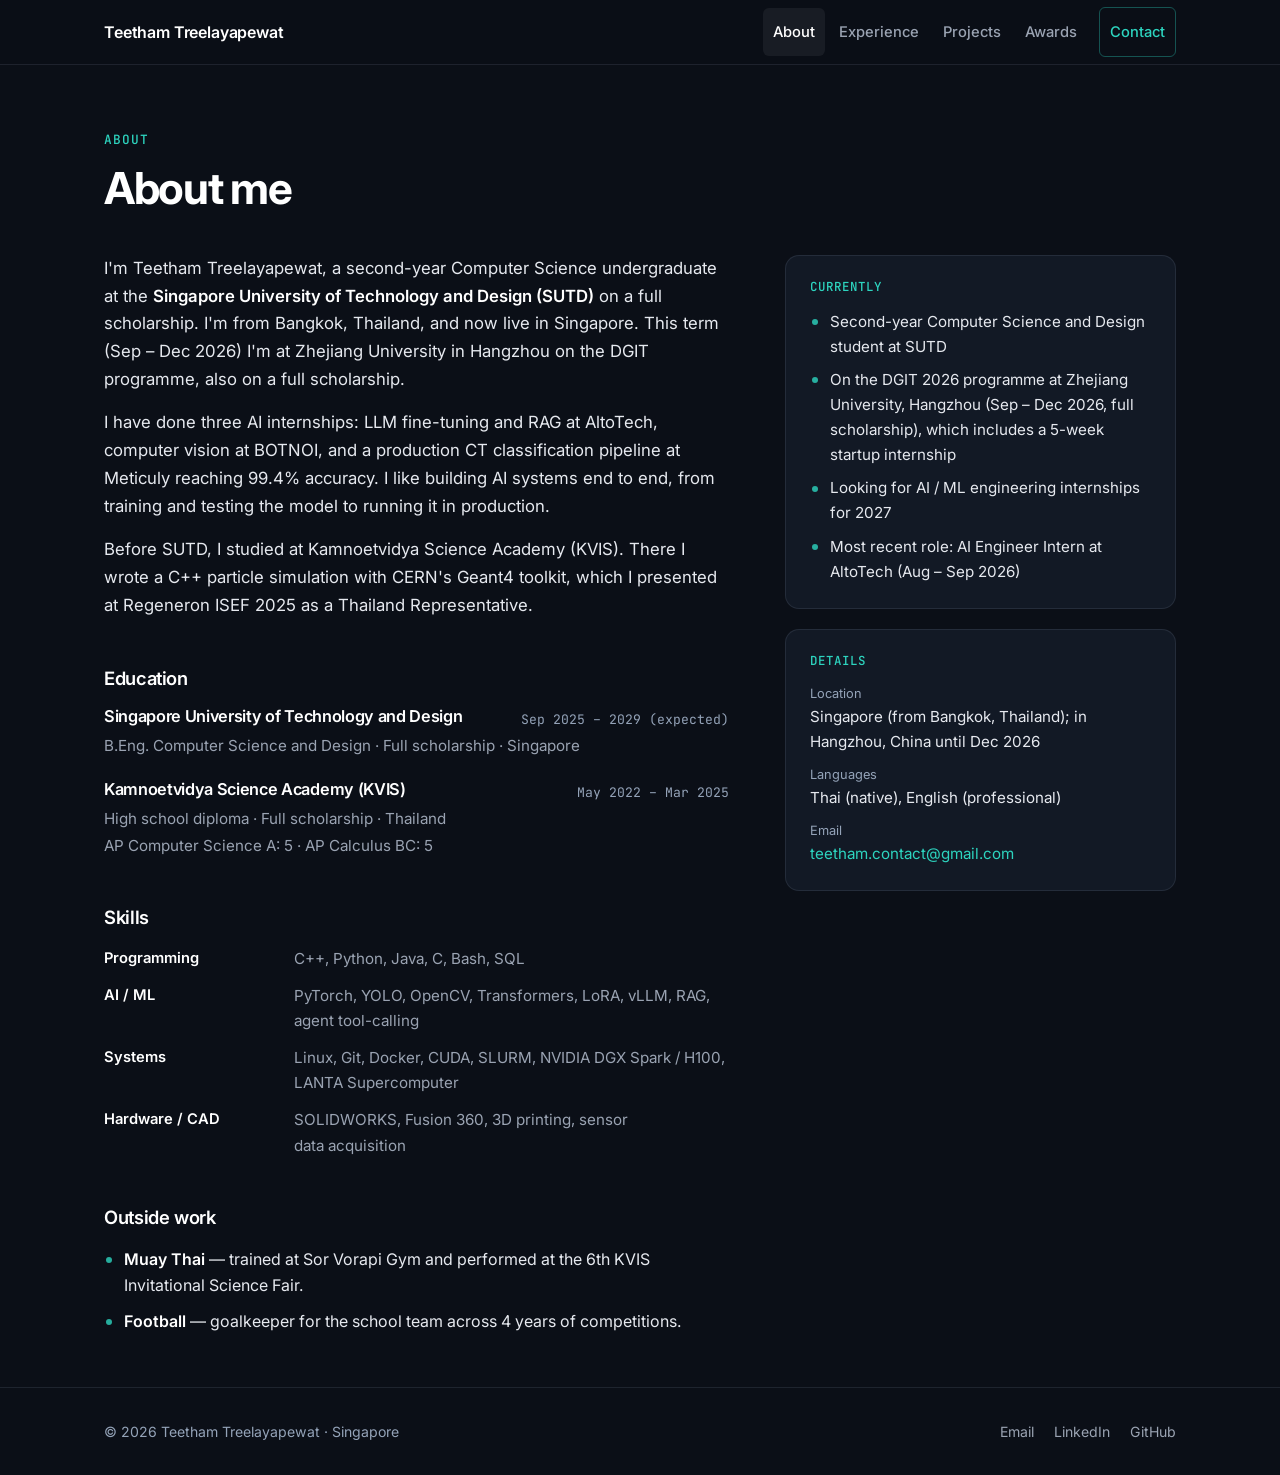
==== about.html @ 7c31bfbb "Portfolio website Static HTML/CSS/JS portfolio for Teetham Treelayapewat: home, about, experience, p" ====
<!DOCTYPE html>
<html lang="en">
<head>
  <meta charset="UTF-8" />
  <meta name="viewport" content="width=device-width, initial-scale=1.0" />
  <title>About — Teetham Treelayapewat</title>
  <meta name="description" content="About Teetham Treelayapewat: second-year Computer Science and Design student at SUTD on full scholarship, from Bangkok, Thailand. Education, skills and current focus." />
  <meta name="author" content="Teetham Treelayapewat" />
  <meta name="theme-color" content="#0b0f17" />

  <link rel="preconnect" href="https://fonts.googleapis.com" />
  <link rel="preconnect" href="https://fonts.gstatic.com" crossorigin />
  <link rel="stylesheet" href="https://fonts.googleapis.com/css2?family=Inter:wght@400;500;600;700&amp;family=JetBrains+Mono:wght@400;500&amp;display=swap" />
  <link rel="stylesheet" href="assets/css/style.css" />
  <script>document.documentElement.classList.add('js');</script>
</head>
<body>

  <a class="skip-link" href="#main">Skip to content</a>

  <header class="navbar">
    <nav class="nav-container" aria-label="Main">
      <a href="index.html" class="nav-logo">Teetham Treelayapewat</a>
      <button class="nav-toggle" id="nav-toggle" type="button"
              aria-label="Menu" aria-expanded="false" aria-controls="nav-links">
        <span></span><span></span><span></span>
      </button>
      <ul class="nav-links" id="nav-links">
        <li><a href="about.html" aria-current="page">About</a></li>
        <li><a href="experience.html">Experience</a></li>
        <li><a href="projects.html">Projects</a></li>
        <li><a href="awards.html">Awards</a></li>
        <li><a href="contact.html" class="nav-cta">Contact</a></li>
      </ul>
    </nav>
  </header>

  <main id="main">

    <div class="container">
      <header class="page-header">
        <p class="eyebrow">About</p>
        <h1 class="page-title">About me</h1>
      </header>

      <div class="about-grid section" style="padding-top:0;">
        <div>
          <div class="prose fade-in">
            <p>
              I'm Teetham Treelayapewat, a second-year Computer Science undergraduate at the
              <strong>Singapore University of Technology and Design (SUTD)</strong> on a full
              scholarship. I'm from Bangkok, Thailand, and now live in Singapore. This term
              (Sep &ndash; Dec 2026) I'm at Zhejiang University in Hangzhou on the DGIT programme,
              also on a full scholarship.
            </p>
            <p>
              I have done three AI internships: LLM fine-tuning and RAG at AltoTech, computer
              vision at BOTNOI, and a production CT classification pipeline at Meticuly reaching
              99.4% accuracy. I like building AI systems end to end, from training and testing
              the model to running it in production.
            </p>
            <p>
              Before SUTD, I studied at Kamnoetvidya Science Academy (KVIS). There I wrote a C++
              particle simulation with CERN's Geant4 toolkit, which I presented at Regeneron
              ISEF 2025 as a Thailand Representative.
            </p>
          </div>

          <h2 class="sub-title fade-in">Education</h2>
          <div class="fade-in">
            <div class="edu-item">
              <div class="edu-head">
                <h3 class="edu-school">Singapore University of Technology and Design</h3>
                <p class="edu-date">Sep 2025 &ndash; 2029 (expected)</p>
              </div>
              <p class="edu-detail">B.Eng. Computer Science and Design &middot; Full scholarship &middot; Singapore</p>
            </div>
            <div class="edu-item">
              <div class="edu-head">
                <h3 class="edu-school">Kamnoetvidya Science Academy (KVIS)</h3>
                <p class="edu-date">May 2022 &ndash; Mar 2025</p>
              </div>
              <p class="edu-detail">High school diploma &middot; Full scholarship &middot; Thailand</p>
              <p class="edu-detail">AP Computer Science A: 5 &middot; AP Calculus BC: 5</p>
            </div>
          </div>

          <h2 class="sub-title fade-in">Skills</h2>
          <dl class="skills fade-in">
            <dt>Programming</dt>
            <dd>C++, Python, Java, C, Bash, SQL</dd>
            <dt>AI / ML</dt>
            <dd>PyTorch, YOLO, OpenCV, Transformers, LoRA, vLLM, RAG, agent tool-calling</dd>
            <dt>Systems</dt>
            <dd>Linux, Git, Docker, CUDA, SLURM, NVIDIA DGX Spark / H100, LANTA Supercomputer</dd>
            <dt>Hardware / CAD</dt>
            <dd>SOLIDWORKS, Fusion 360, 3D printing, sensor data acquisition</dd>
          </dl>

          <h2 class="sub-title fade-in">Outside work</h2>
          <ul class="bullets fade-in">
            <li><strong>Muay Thai</strong> &mdash; trained at Sor Vorapi Gym and performed at the
              6th KVIS Invitational Science Fair.</li>
            <li><strong>Football</strong> &mdash; goalkeeper for the school team across 4 years of
              competitions.</li>
          </ul>
        </div>

        <aside>
          <section class="side-card fade-in" aria-labelledby="now-title">
            <h2 id="now-title">Currently</h2>
            <ul class="bullets">
              <li>Second-year Computer Science and Design student at SUTD</li>
              <li>On the DGIT 2026 programme at Zhejiang University, Hangzhou (Sep &ndash; Dec 2026, full scholarship), which includes a 5-week startup internship</li>
              <li>Looking for AI / ML engineering internships for 2027</li>
              <li>Most recent role: AI Engineer Intern at AltoTech (Aug &ndash; Sep 2026)</li>
            </ul>
          </section>

          <section class="side-card fade-in" aria-labelledby="facts-title">
            <h2 id="facts-title">Details</h2>
            <dl>
              <div><dt>Location</dt><dd>Singapore (from Bangkok, Thailand); in Hangzhou, China until Dec 2026</dd></div>
              <div><dt>Languages</dt><dd>Thai (native), English (professional)</dd></div>
              <div><dt>Email</dt><dd><a href="mailto:teetham.contact@gmail.com">teetham.contact@gmail.com</a></dd></div>
            </dl>
          </section>
        </aside>
      </div>
    </div>

  </main>

  <footer class="footer">
    <div class="container footer-inner">
      <p class="footer-copy">&copy; 2026 Teetham Treelayapewat &middot; Singapore</p>
      <ul class="footer-links">
        <li><a href="mailto:teetham.contact@gmail.com">Email</a></li>
        <li><a href="https://www.linkedin.com/in/teetham" target="_blank" rel="noopener noreferrer">LinkedIn</a></li>
        <li><a href="https://github.com/teetham-t" target="_blank" rel="noopener noreferrer">GitHub</a></li>
      </ul>
    </div>
  </footer>

  <script src="assets/js/main.js"></script>
</body>
</html>
---- assets/css/style.css ----
/* ============================================================
   PORTFOLIO — Teetham Treelayapewat
   style.css — single stylesheet for all pages
   Fonts are loaded with <link> tags in each page's <head>.
   ============================================================ */

/* ── 1. DESIGN TOKENS ───────────────────────────────────────── */
:root {
  --bg:           #0b0f17;
  --surface:      #121925;
  --surface2:     #161d2a;
  --border:       rgba(148, 163, 184, 0.14);
  --border-hover: rgba(148, 163, 184, 0.30);
  --accent:       #2dd4bf;
  --accent-soft:  rgba(45, 212, 191, 0.10);
  --text:         #e6e9ef;
  --text-muted:   #9aa3b2;
  --text-faint:   #6b7586;

  --font-body:    'Inter', system-ui, -apple-system, 'Segoe UI', sans-serif;
  --font-mono:    'JetBrains Mono', ui-monospace, 'SF Mono', Menlo, monospace;

  --nav-height:   64px;
  --max-width:    1080px;
  --read-width:   760px;
  --radius:       14px;
  --radius-sm:    8px;
  --t:            0.2s ease;
}

/* ── 2. RESET & BASE ────────────────────────────────────────── */
*, *::before, *::after {
  box-sizing: border-box;
  margin: 0;
  padding: 0;
}

html {
  font-size: 16px;
  scroll-behavior: smooth;
  -webkit-text-size-adjust: 100%;
}

body {
  background: var(--bg);
  color: var(--text);
  font-family: var(--font-body);
  line-height: 1.65;
  -webkit-font-smoothing: antialiased;
  overflow-x: hidden;
  /* Keep the footer at the bottom on short pages */
  min-height: 100vh;
  display: flex;
  flex-direction: column;
}

main { flex: 1; }

a {
  color: var(--accent);
  text-decoration: none;
  transition: color var(--t);
}

a:hover { color: #fff; }

a:focus-visible,
button:focus-visible {
  outline: 2px solid var(--accent);
  outline-offset: 3px;
  border-radius: 4px;
}

img { max-width: 100%; display: block; }

ul { list-style: none; }

h1, h2, h3, h4 {
  color: #fff;
  line-height: 1.2;
  letter-spacing: -0.02em;
  font-weight: 600;
}

strong { color: #fff; font-weight: 600; }

/* Avoid a lone word on the last line of headings and paragraphs */
h1, h2, h3, h4 { text-wrap: balance; }
p, li, dd { text-wrap: pretty; }

.sr-only {
  position: absolute;
  width: 1px;
  height: 1px;
  overflow: hidden;
  clip: rect(0 0 0 0);
  white-space: nowrap;
}

.skip-link {
  position: absolute;
  left: 16px;
  top: -48px;
  z-index: 1100;
  background: var(--accent);
  color: var(--bg);
  padding: 8px 14px;
  border-radius: var(--radius-sm);
  font-weight: 600;
}

.skip-link:focus { top: 12px; color: var(--bg); }

/* ── 3. LAYOUT HELPERS ──────────────────────────────────────── */
.container {
  max-width: var(--max-width);
  margin: 0 auto;
  padding: 0 24px;
}

.section { padding: 72px 0; }

.section + .section { border-top: 1px solid var(--border); }

/* Small mono label above headings */
.eyebrow {
  font-family: var(--font-mono);
  font-size: 0.78rem;
  font-weight: 500;
  color: var(--accent);
  letter-spacing: 0.08em;
  text-transform: uppercase;
  margin-bottom: 12px;
}

.section-head {
  display: flex;
  align-items: baseline;
  justify-content: space-between;
  gap: 16px;
  margin-bottom: 32px;
  flex-wrap: wrap;
}

.section-title {
  font-size: clamp(1.4rem, 2.6vw, 1.75rem);
}

.section-link {
  font-size: 0.92rem;
  font-weight: 500;
  white-space: nowrap;
}

/* Page header (inner pages) */
.page-header {
  padding: 64px 0 40px;
}

.page-title {
  font-size: clamp(2rem, 4.5vw, 2.75rem);
  font-weight: 700;
  letter-spacing: -0.03em;
}

.page-intro {
  margin-top: 14px;
  max-width: 720px;
  text-wrap: balance;
  font-size: 1.05rem;
  color: var(--text-muted);
}

/* Tag pill */
.tags {
  display: flex;
  flex-wrap: wrap;
  gap: 8px;
}

.tag {
  display: inline-block;
  padding: 3px 10px;
  background: var(--accent-soft);
  color: var(--accent);
  font-family: var(--font-mono);
  font-size: 0.74rem;
  border-radius: 999px;
  white-space: nowrap;
}

/* Buttons */
.btn {
  display: inline-flex;
  align-items: center;
  gap: 8px;
  padding: 11px 20px;
  border-radius: var(--radius-sm);
  font-weight: 600;
  font-size: 0.95rem;
  line-height: 1.2;
  border: 1px solid transparent;
  transition: background var(--t), color var(--t), border-color var(--t);
}

.btn svg { width: 16px; height: 16px; flex-shrink: 0; }

.btn-primary {
  background: var(--accent);
  color: #06201c;
}

.btn-primary:hover { background: #5eead4; color: #06201c; }

.btn-ghost {
  color: var(--text);
  border-color: var(--border-hover);
}

.btn-ghost:hover {
  color: #fff;
  border-color: var(--text-muted);
  background: rgba(255, 255, 255, 0.03);
}

/* Fade-in on scroll — only hides content once JS has run */
.js .fade-in {
  opacity: 0;
  transform: translateY(16px);
  transition: opacity 0.5s ease, transform 0.5s ease;
}

.js .fade-in.visible {
  opacity: 1;
  transform: none;
}

/* Bulleted list used by experience and projects */
.bullets {
  display: flex;
  flex-direction: column;
  gap: 10px;
}

.bullets li {
  position: relative;
  padding-left: 20px;
  color: var(--text);
}

.bullets li::before {
  content: '';
  position: absolute;
  left: 2px;
  top: 0.68em;
  width: 6px;
  height: 6px;
  border-radius: 50%;
  background: var(--accent);
  opacity: 0.8;
}

/* ── 4. NAVBAR ───────────────────────────────────────────────── */
.navbar {
  position: sticky;
  top: 0;
  z-index: 1000;
  background: rgba(11, 15, 23, 0.85);
  backdrop-filter: blur(12px);
  -webkit-backdrop-filter: blur(12px);
  border-bottom: 1px solid var(--border);
}

.nav-container {
  max-width: var(--max-width);
  margin: 0 auto;
  padding: 0 24px;
  min-height: var(--nav-height);
  display: flex;
  align-items: center;
  justify-content: space-between;
  gap: 16px;
}

.nav-logo {
  font-weight: 600;
  font-size: 1rem;
  color: #fff;
  letter-spacing: -0.01em;
  white-space: nowrap;
}

.nav-logo:hover { color: var(--accent); }

.nav-links {
  display: flex;
  align-items: center;
  gap: 4px;
}

.nav-links a {
  display: block;
  font-size: 0.92rem;
  font-weight: 500;
  color: var(--text-muted);
  padding: 6px 12px;
  border-radius: 6px;
  transition: color var(--t), background var(--t);
}

.nav-links a:hover { color: #fff; }

.nav-links a[aria-current="page"] {
  color: #fff;
  background: rgba(255, 255, 255, 0.06);
}

.nav-links .nav-cta {
  margin-left: 8px;
  color: var(--accent);
  border: 1px solid rgba(45, 212, 191, 0.35);
}

.nav-links .nav-cta:hover,
.nav-links .nav-cta[aria-current="page"] {
  background: var(--accent-soft);
  color: var(--accent);
}

/* Hamburger (shown on small screens when JS runs) */
.nav-toggle {
  display: none;
  flex-direction: column;
  justify-content: center;
  gap: 5px;
  width: 40px;
  height: 40px;
  background: none;
  border: none;
  cursor: pointer;
  padding: 8px;
}

.nav-toggle span {
  display: block;
  height: 2px;
  background: var(--text);
  border-radius: 2px;
  transition: transform var(--t), opacity var(--t);
}

.nav-toggle.open span:nth-child(1) { transform: translateY(7px) rotate(45deg); }
.nav-toggle.open span:nth-child(2) { opacity: 0; }
.nav-toggle.open span:nth-child(3) { transform: translateY(-7px) rotate(-45deg); }

/* ── 5. HOME — HERO ──────────────────────────────────────────── */
.hero {
  position: relative;
  overflow: hidden;
  border-bottom: 1px solid var(--border);
}

#particles-canvas {
  position: absolute;
  inset: 0;
  width: 100%;
  height: 100%;
  pointer-events: none;
  opacity: 0.35;
}

.hero-inner {
  position: relative;
  z-index: 1;
  display: grid;
  grid-template-columns: minmax(0, 1.35fr) minmax(0, 1fr);
  align-items: center;
  gap: 56px;
  padding-top: 88px;
  padding-bottom: 88px;
}

.hero-name {
  font-size: clamp(2.4rem, 5.2vw, 3.6rem);
  font-weight: 700;
  letter-spacing: -0.035em;
  line-height: 1.05;
}

.hero-title {
  margin-top: 14px;
  font-size: clamp(1.1rem, 2vw, 1.3rem);
  font-weight: 500;
  color: var(--text);
}

.hero-bio {
  margin-top: 20px;
  max-width: 560px;
  font-size: 1.05rem;
  color: var(--text-muted);
}

.hero-actions {
  display: flex;
  flex-wrap: wrap;
  gap: 12px;
  margin-top: 32px;
}

.hero-meta {
  display: flex;
  flex-wrap: wrap;
  gap: 8px 22px;
  margin-top: 28px;
  font-size: 0.9rem;
  color: var(--text-muted);
}

.hero-meta li {
  display: flex;
  align-items: center;
  gap: 8px;
}

.hero-meta svg {
  width: 16px;
  height: 16px;
  flex-shrink: 0;
  fill: currentColor;
}

/* Location on its own row; email, LinkedIn and GitHub together below it */
.hero-meta li:first-child { flex-basis: 100%; }
.hero-meta a { color: var(--text-muted); }
.hero-meta a:hover { color: #fff; }

.hero-photo {
  justify-self: end;
  width: 100%;
  max-width: 380px;
  aspect-ratio: 1 / 1;
  border-radius: 24px;
  overflow: hidden;
  border: 1px solid var(--border);
  background:
    radial-gradient(120% 80% at 50% 100%, rgba(45, 212, 191, 0.16), transparent 60%),
    var(--surface2);
}

.hero-photo img {
  width: 100%;
  height: 100%;
  object-fit: cover;
}

/* ── 6. HOME — STATS, SUMMARY LISTS ─────────────────────────── */
.stats {
  display: grid;
  grid-template-columns: repeat(4, 1fr);
  border: 1px solid var(--border);
  border-radius: var(--radius);
  background: var(--surface);
  overflow: hidden;
}

.stat {
  padding: 26px 24px;
  border-left: 1px solid var(--border);
}

.stat:first-child { border-left: none; }

.stat-value {
  display: block;
  font-size: clamp(1.8rem, 3.2vw, 2.3rem);
  font-weight: 700;
  letter-spacing: -0.03em;
  color: #fff;
  line-height: 1.1;
}

.stat-value small {
  font-size: 0.55em;
  font-weight: 600;
  margin-left: 2px;
  color: var(--text-muted);
}

.stat-label {
  display: block;
  margin-top: 8px;
  font-size: 0.9rem;
  color: var(--text);
  line-height: 1.4;
}

.stat-sub {
  display: block;
  margin-top: 4px;
  font-size: 0.8rem;
  color: var(--text-faint);
}

/* Compact rows: experience summary, honors */
.row-list { border-top: 1px solid var(--border); }

.row {
  display: grid;
  grid-template-columns: 180px minmax(0, 1fr);
  align-items: baseline;
  gap: 24px;
  padding: 22px 0;
  border-bottom: 1px solid var(--border);
}

.row-date {
  font-family: var(--font-mono);
  font-size: 0.82rem;
  color: var(--text-faint);
}

.row-title {
  font-size: 1.05rem;
  font-weight: 600;
  color: #fff;
}

.row-title span {
  font-weight: 400;
  color: var(--text-muted);
}

.row-body {
  margin-top: 4px;
  font-size: 0.95rem;
  color: var(--text-muted);
}

/* ── 7. EXPERIENCE PAGE ─────────────────────────────────────── */
.role {
  display: grid;
  grid-template-columns: 180px minmax(0, 1fr);
  align-items: baseline;
  gap: 24px;
  padding: 40px 0;
  border-top: 1px solid var(--border);
}

.role-when {
  font-family: var(--font-mono);
  font-size: 0.82rem;
  color: var(--text-faint);
  line-height: 1.6;
}

.role-when span { display: block; }

.role-company {
  font-size: 1.35rem;
  font-weight: 700;
}

.role-title {
  margin-top: 2px;
  font-size: 1rem;
  font-weight: 500;
  color: var(--accent);
}

.role-about {
  margin-top: 6px;
  font-size: 0.92rem;
  color: var(--text-muted);
}

.role .bullets {
  margin-top: 20px;
  margin-bottom: 22px;
  max-width: var(--read-width);
}

/* ── 8. PROJECTS PAGE ───────────────────────────────────────── */
.projects-grid {
  display: grid;
  grid-template-columns: repeat(2, minmax(0, 1fr));
  gap: 20px;
}

.project-card {
  display: flex;
  flex-direction: column;
  gap: 12px;
  padding: 28px;
  background: var(--surface);
  border: 1px solid var(--border);
  border-radius: var(--radius);
  transition: border-color var(--t), transform var(--t);
}

.project-card:hover {
  border-color: var(--border-hover);
  transform: translateY(-2px);
}

.project-meta {
  font-family: var(--font-mono);
  font-size: 0.78rem;
  color: var(--text-faint);
}

.project-title {
  font-size: 1.15rem;
  font-weight: 600;
  line-height: 1.3;
}

.project-note {
  align-self: flex-start;
  font-size: 0.82rem;
  font-weight: 500;
  color: var(--accent);
  background: var(--accent-soft);
  padding: 4px 10px;
  border-radius: 6px;
}

.project-desc {
  font-size: 0.95rem;
  color: var(--text-muted);
  flex: 1;
}

/* Optional image banner at top of a project card */
.card-img {
  margin: -28px -28px 4px;
  border-radius: var(--radius) var(--radius) 0 0;
  overflow: hidden;
}

.card-img img {
  width: 100%;
  height: 200px;
  object-fit: cover;
}

/* ── 9. ABOUT PAGE ──────────────────────────────────────────── */
.about-grid {
  display: grid;
  grid-template-columns: minmax(0, 1.6fr) minmax(0, 1fr);
  gap: 56px;
  align-items: start;
}

.prose p {
  font-size: 1.05rem;
  color: var(--text);
  max-width: 680px;
}

.prose p + p { margin-top: 16px; }

.sub-title {
  font-size: 1.15rem;
  margin: 48px 0 18px;
}

.edu-item + .edu-item { margin-top: 22px; }

.edu-head {
  display: flex;
  justify-content: space-between;
  gap: 16px;
  flex-wrap: wrap;
}

.edu-school {
  font-size: 1.02rem;
  font-weight: 600;
  color: #fff;
}

.edu-date {
  font-family: var(--font-mono);
  font-size: 0.82rem;
  color: var(--text-faint);
  padding-top: 2px;
}

.edu-detail {
  margin-top: 2px;
  font-size: 0.95rem;
  color: var(--text-muted);
}

.skills {
  display: grid;
  grid-template-columns: 170px minmax(0, 1fr);
  gap: 12px 20px;
}

.skills dt {
  font-size: 0.92rem;
  font-weight: 600;
  color: #fff;
}

.skills dd {
  font-size: 0.95rem;
  color: var(--text-muted);
}

/* Side cards */
.side-card {
  padding: 24px;
  background: var(--surface);
  border: 1px solid var(--border);
  border-radius: var(--radius);
}

.side-card + .side-card { margin-top: 20px; }

.side-card h2 {
  font-family: var(--font-mono);
  font-size: 0.78rem;
  font-weight: 500;
  color: var(--accent);
  letter-spacing: 0.08em;
  text-transform: uppercase;
  margin-bottom: 14px;
}

.side-card .bullets { gap: 8px; }
.side-card .bullets li { font-size: 0.95rem; }

.side-card dl { display: grid; gap: 10px; }

.side-card dt {
  font-size: 0.8rem;
  color: var(--text-faint);
}

.side-card dd {
  font-size: 0.95rem;
  color: var(--text);
}

/* ── 10. CONTACT PAGE ───────────────────────────────────────── */
.contact-grid {
  display: grid;
  grid-template-columns: repeat(3, minmax(0, 1fr));
  gap: 16px;
}

.contact-link {
  display: flex;
  align-items: center;
  gap: 16px;
  padding: 20px 22px;
  background: var(--surface);
  border: 1px solid var(--border);
  border-radius: var(--radius);
  color: var(--text);
  transition: border-color var(--t), background var(--t);
}

.contact-link:hover {
  border-color: var(--border-hover);
  background: var(--surface2);
  color: var(--text);
}

.contact-link svg {
  width: 22px;
  height: 22px;
  flex-shrink: 0;
  fill: var(--accent);
}

.contact-link-name {
  display: block;
  font-weight: 600;
  color: #fff;
}

.contact-link-label {
  display: block;
  font-size: 0.88rem;
  color: var(--text-muted);
  overflow-wrap: anywhere;
}

/* ── 11. FOOTER ──────────────────────────────────────────────── */
.footer {
  border-top: 1px solid var(--border);
  padding: 32px 0;
}

.footer-inner {
  display: flex;
  align-items: center;
  justify-content: space-between;
  gap: 16px;
  flex-wrap: wrap;
}

.footer-copy {
  font-size: 0.88rem;
  color: var(--text-faint);
}

.footer-links {
  display: flex;
  gap: 20px;
  font-size: 0.88rem;
}

.footer-links a { color: var(--text-muted); }
.footer-links a:hover { color: #fff; }

/* ── 12. RESPONSIVE ──────────────────────────────────────────── */
@media (max-width: 900px) {
  .hero-inner {
    grid-template-columns: 1fr;
    gap: 40px;
    padding-top: 56px;
    padding-bottom: 64px;
  }

  .hero-photo {
    order: -1;
    justify-self: start;
    max-width: 200px;
    border-radius: 20px;
  }

  .stats { grid-template-columns: repeat(2, 1fr); }
  .stat:nth-child(3) { border-left: none; }
  .stat:nth-child(n + 3) { border-top: 1px solid var(--border); }

  .about-grid { grid-template-columns: 1fr; gap: 40px; }
}

@media (max-width: 760px) {
  /* Without JS the links simply wrap under the name */
  .nav-container { flex-wrap: wrap; padding-top: 8px; padding-bottom: 8px; }
  .nav-links { flex-wrap: wrap; }

  /* With JS: hamburger menu */
  .js .nav-container { flex-wrap: nowrap; padding-top: 0; padding-bottom: 0; }
  .js .nav-toggle { display: flex; }

  .js .nav-links {
    position: absolute;
    top: 100%;
    left: 0;
    right: 0;
    flex-direction: column;
    align-items: stretch;
    gap: 2px;
    padding: 12px 16px 16px;
    background: var(--bg);
    border-bottom: 1px solid var(--border);
    display: none;
  }

  .js .nav-links.open { display: flex; }
  .js .nav-links a { padding: 12px; font-size: 1rem; }
  .js .nav-links .nav-cta { margin: 8px 0 0; text-align: center; }

  .section { padding: 56px 0; }
  .page-header { padding: 48px 0 24px; }

  .row,
  .role {
    grid-template-columns: 1fr;
    gap: 6px;
  }

  .role { padding: 32px 0; }
  .role-when span { display: inline; }
  .role-when span + span::before { content: ' · '; }

  .projects-grid,
  .contact-grid { grid-template-columns: 1fr; }

  .project-card { padding: 22px; }
  .card-img { margin: -22px -22px 4px; }

  .skills { grid-template-columns: 1fr; gap: 2px; }
  .skills dd + dt { margin-top: 12px; }
}

@media (max-width: 420px) {
  .stats { grid-template-columns: 1fr; }
  .stat { border-left: none; }
  .stat + .stat { border-top: 1px solid var(--border); }
}

/* ── 13. REDUCED MOTION ──────────────────────────────────────── */
@media (prefers-reduced-motion: reduce) {
  html { scroll-behavior: auto; }

  *, *::before, *::after {
    transition-duration: 0.01ms !important;
    animation-duration: 0.01ms !important;
  }

  .js .fade-in { opacity: 1; transform: none; }
  .project-card:hover { transform: none; }
  #particles-canvas { display: none; }
}

/* Version 2: a calmer portfolio with visible engineering evidence. */
:root { --text-faint: #94a3b8; --max-width: 1120px; }
html { scroll-padding-top: 90px; }
.js .fade-in { opacity: 1; transform: none; transition: none; }
.nav-links a { padding: 12px 10px; }
.nav-toggle { width: 44px; height: 44px; }
.btn { min-height: 44px; }
.hero-inner { grid-template-columns: minmax(0, 1.7fr) minmax(0, 1fr); gap: 48px; padding-top: 64px; padding-bottom: 64px; }
.hero-name { font-size: clamp(2.15rem, 4.5vw, 3.25rem); }
.hero-photo { max-width: 290px; border-radius: 18px; }
.hero-title { color: var(--accent); }
.hero-focus { margin-top: 18px; font-size: .85rem; color: var(--text-muted); }
.hero-bio { font-size: 1rem; }
.hero-actions { margin-top: 24px; }
.hero-meta { margin-top: 24px; }
.section { padding: 52px 0; }
.featured-grid { display: grid; grid-template-columns: repeat(2, minmax(0, 1fr)); gap: 24px; }
.feature-card { overflow: hidden; border: 1px solid var(--border); border-radius: var(--radius); background: var(--surface); }
.pipeline { padding: 24px; display: flex; flex-direction: column; gap: 6px; align-items: center; background: linear-gradient(125deg, #102c2c, #121925); }
.pipeline span { padding: 7px 20px; border: 1px solid #40615f; border-radius: 6px; background: #142a2c; font-size: .85rem; color: #e6e9ef; }
.pipeline b { color: var(--accent); line-height: 1; }
/* Same diagram height in both cards so the text below lines up */
.featured-grid .pipeline { min-height: 288px; justify-content: center; }
.feature-content { padding: 28px; }
.feature-content h3 { font-size: 1.35rem; margin-bottom: 12px; }
.feature-content > p:not(.eyebrow) { color: var(--text-muted); font-size: .95rem; }
.feature-content .feature-result { color: var(--text); margin: 18px 0; font-weight: 600; }
.feature-result span { color: var(--text-muted); font-weight: 400; }
.case-label { font-size: .92rem; margin-top: 6px; }
.project-card:hover { transform: none; }
.project-meta, .tag, .eyebrow { font-size: .8rem; }
@media (max-width: 1000px) and (min-width: 761px) { .nav-logo { font-size: .85rem; } .nav-links a { font-size: .82rem; padding: 12px 7px; } }
@media (max-width: 900px) { .hero-inner { grid-template-columns: minmax(0,1fr) 200px; gap: 28px; } .hero-photo { order: 0; } }
@media (max-width: 760px) {
  .hero-inner { grid-template-columns: 1fr; padding-top: 32px; padding-bottom: 36px; gap: 24px; }
  .hero-photo { order: 0; max-width: 120px; justify-self: start; border-radius: 12px; }
  .hero-bio { margin-top: 14px; line-height: 1.6; }
  .hero-name { overflow-wrap: anywhere; }
  .hero-focus { font-size: .78rem; }
  .hero-meta { gap: 8px 16px; }
  .hero-meta li:nth-child(2) { flex-basis: 100%; }
  .featured-grid { grid-template-columns: 1fr; }
  .featured-grid .pipeline { min-height: 0; }
  .section { padding: 36px 0; }
  .feature-content { padding: 22px; }
  .row-date, .role-when { font-size: .86rem; }
}
@media print {
  :root { --text: #18212f; --text-muted: #384657; --text-faint: #485569; --accent: #086c60; --border: #cbd5e1; }
  body { background: white; color: #18212f; font-size: 10pt; }
  .navbar, .footer, .skip-link { display: none; }
  h1,h2,h3,h4,strong,.edu-school,.row-title { color: #18212f; }
  .container { max-width: none; padding: 0; }
  .page-header { padding: 0 0 24px; }
  .page-title { font-size: 26pt; }
  .role { padding: 18px 0; }
  .role .bullets { margin: 10px 0; }
  .role, .row, .edu-item { break-inside: avoid; }
  .tags { display: none; }
  .sub-title { margin-top: 24px; }
  a { color: #086c60; }
  @page { margin: 16mm; }
}
.project-card .project-desc { flex: none; }
.project-card > .section-link { margin-top: auto; }
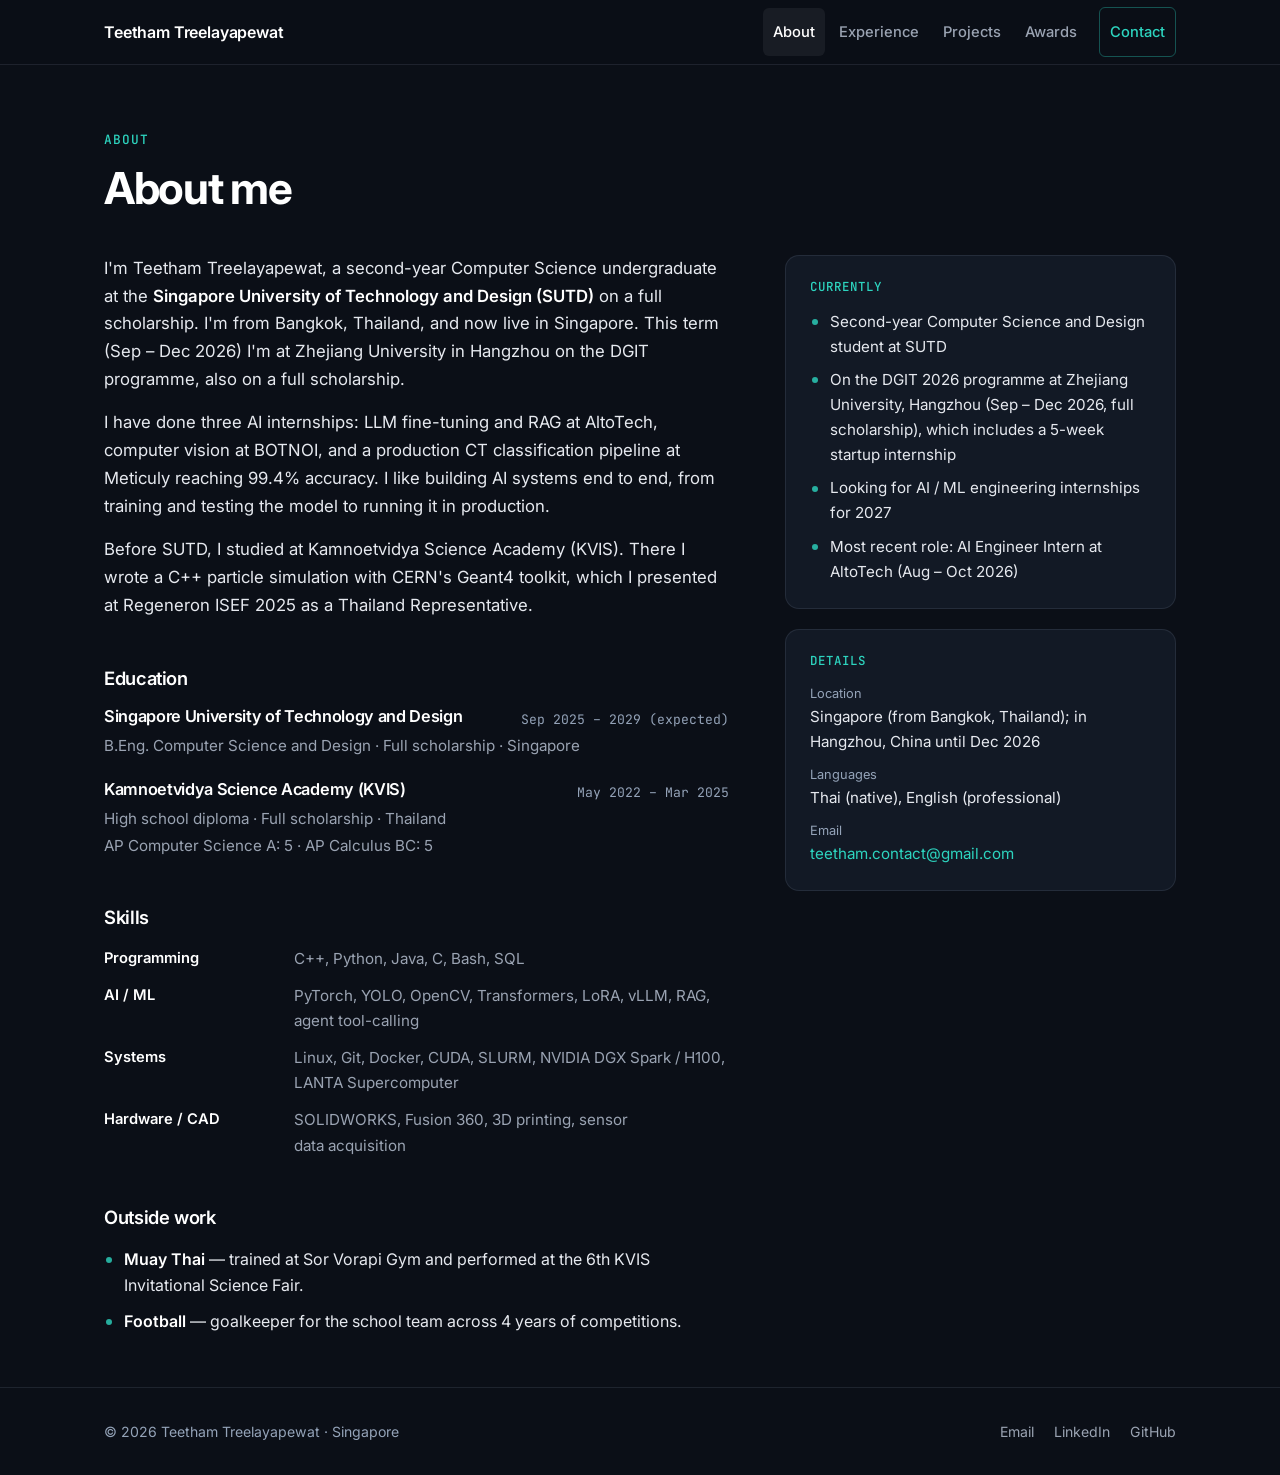
==== commit 757506f5: "Update AltoTech internship: Aug–Oct 2026, new bullets and résumé - Experience, home, Projects and Ab" ====
--- a/about.html
+++ b/about.html
@@ -113,7 +113,7 @@
               <li>Second-year Computer Science and Design student at SUTD</li>
               <li>On the DGIT 2026 programme at Zhejiang University, Hangzhou (Sep &ndash; Dec 2026, full scholarship), which includes a 5-week startup internship</li>
               <li>Looking for AI / ML engineering internships for 2027</li>
-              <li>Most recent role: AI Engineer Intern at AltoTech (Aug &ndash; Sep 2026)</li>
+              <li>Most recent role: AI Engineer Intern at AltoTech (Aug &ndash; Oct 2026)</li>
             </ul>
           </section>
 
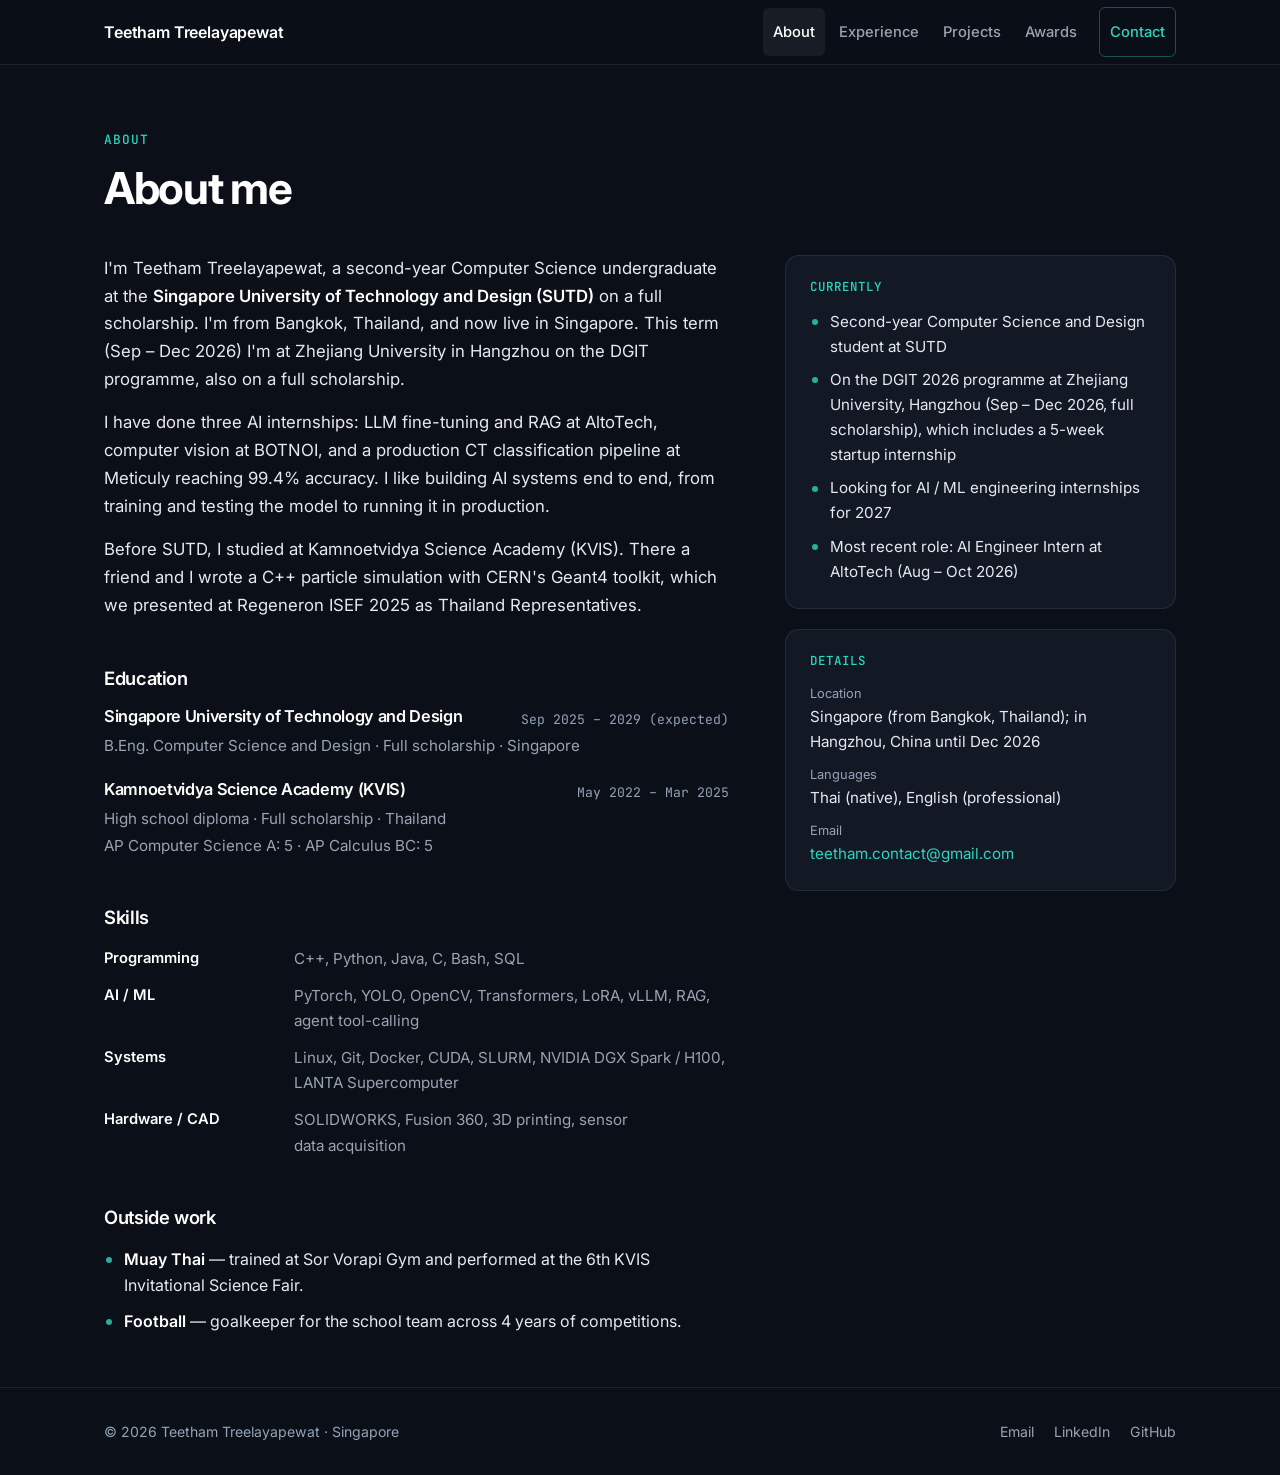
==== commit d92e672f: "Projects page: engineering summary for the ISEF particle simulation - Question, setup and findings f" ====
--- a/about.html
+++ b/about.html
@@ -60,9 +60,9 @@
               the model to running it in production.
             </p>
             <p>
-              Before SUTD, I studied at Kamnoetvidya Science Academy (KVIS). There I wrote a C++
-              particle simulation with CERN's Geant4 toolkit, which I presented at Regeneron
-              ISEF 2025 as a Thailand Representative.
+              Before SUTD, I studied at Kamnoetvidya Science Academy (KVIS). There a friend and I wrote
+              a C++ particle simulation with CERN's Geant4 toolkit, which we presented at Regeneron
+              ISEF 2025 as Thailand Representatives.
             </p>
           </div>
 
--- a/assets/css/style.css
+++ b/assets/css/style.css
@@ -976,3 +976,25 @@
 }
 .project-card .project-desc { flex: none; }
 .project-card > .section-link { margin-top: auto; }
+
+/* Internship cards: short by default, full write-up in a collapsible summary.
+   The text stays in the HTML, so crawlers and AI agents still read it. */
+.project-result { font-size: 0.92rem; font-weight: 600; color: var(--text); }
+.project-result span { font-weight: 400; color: var(--text-muted); }
+/* Closed: both internship cards share one height, summary lines aligned at the bottom.
+   Open: each card keeps its own height, so the card next to it does not stretch. */
+.projects-grid:has(.case-details[open]) > .project-card { align-self: start; }
+.case-details { margin-top: auto; padding-top: 12px; border-top: 1px solid var(--border); }
+.case-details > summary {
+  display: flex; align-items: center; gap: 8px; cursor: pointer; list-style: none;
+  font-size: 0.92rem; font-weight: 600; color: var(--accent);
+}
+.case-details > summary::-webkit-details-marker { display: none; }
+.case-details > summary::before {
+  content: '+'; display: inline-grid; place-items: center; width: 18px; height: 18px;
+  border: 1px solid rgba(45, 212, 191, 0.4); border-radius: 4px; font-size: 0.8rem; line-height: 1;
+}
+.case-details[open] > summary::before { content: '−'; }
+.case-details[open] > summary { margin-bottom: 6px; }
+.case-details > * + * { margin-top: 10px; }
+.case-details > .section-link { display: inline-block; margin-top: 14px; }
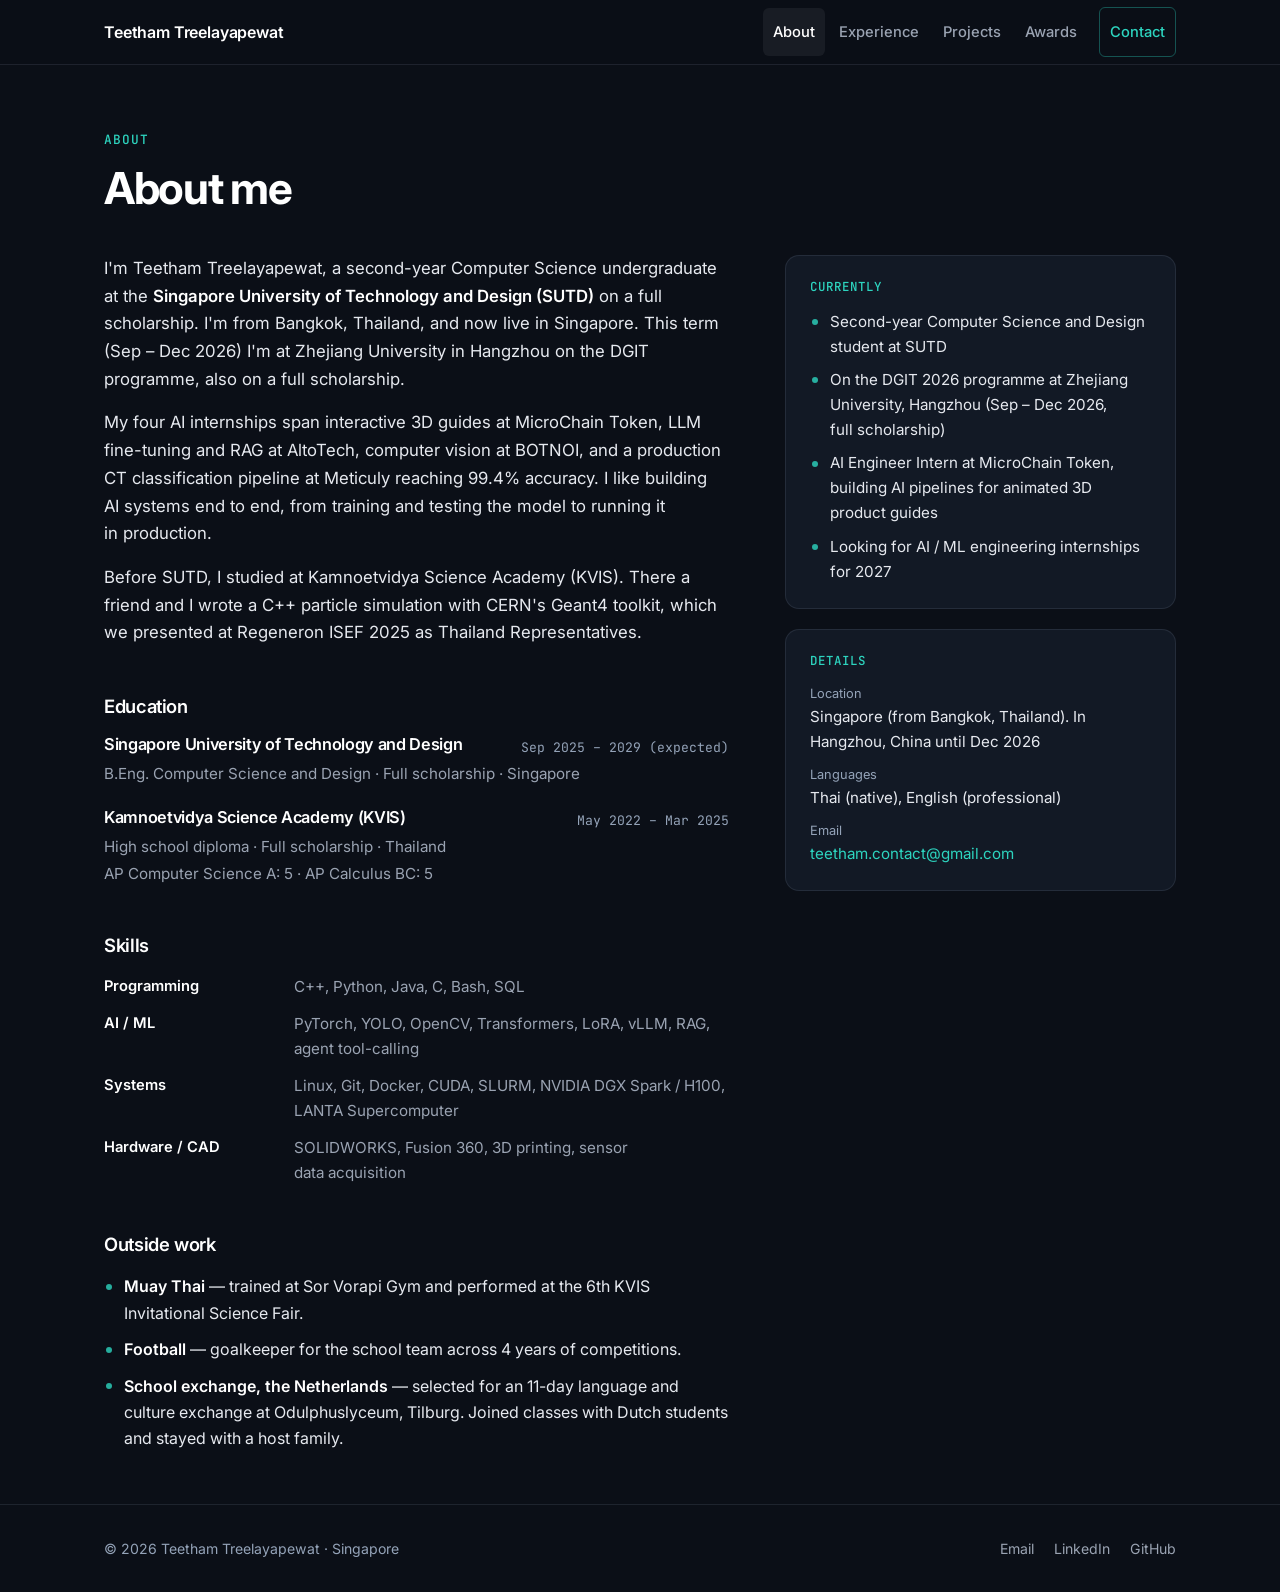
==== commit 07c9aa7b: "Update portfolio experience and student introduction" ====
--- a/about.html
+++ b/about.html
@@ -54,7 +54,7 @@
               also on a full scholarship.
             </p>
             <p>
-              I have done three AI internships: LLM fine-tuning and RAG at AltoTech, computer
+              My four AI internships span interactive 3D guides at MicroChain Token, LLM fine-tuning and RAG at AltoTech, computer
               vision at BOTNOI, and a production CT classification pipeline at Meticuly reaching
               99.4% accuracy. I like building AI systems end to end, from training and testing
               the model to running it in production.
@@ -103,6 +103,8 @@
               6th KVIS Invitational Science Fair.</li>
             <li><strong>Football</strong> &mdash; goalkeeper for the school team across 4 years of
               competitions.</li>
+            <li><strong>School exchange, the Netherlands</strong> &mdash; selected for an 11-day language
+              and culture exchange at Odulphuslyceum, Tilburg. Joined classes with Dutch students and stayed with a host family.</li>
           </ul>
         </div>
 
@@ -111,16 +113,16 @@
             <h2 id="now-title">Currently</h2>
             <ul class="bullets">
               <li>Second-year Computer Science and Design student at SUTD</li>
-              <li>On the DGIT 2026 programme at Zhejiang University, Hangzhou (Sep &ndash; Dec 2026, full scholarship), which includes a 5-week startup internship</li>
+              <li>On the DGIT 2026 programme at Zhejiang University, Hangzhou (Sep &ndash; Dec 2026, full scholarship)</li>
+              <li>AI Engineer Intern at MicroChain Token, building AI pipelines for animated 3D product guides</li>
               <li>Looking for AI / ML engineering internships for 2027</li>
-              <li>Most recent role: AI Engineer Intern at AltoTech (Aug &ndash; Oct 2026)</li>
             </ul>
           </section>
 
           <section class="side-card fade-in" aria-labelledby="facts-title">
             <h2 id="facts-title">Details</h2>
             <dl>
-              <div><dt>Location</dt><dd>Singapore (from Bangkok, Thailand); in Hangzhou, China until Dec 2026</dd></div>
+              <div><dt>Location</dt><dd>Singapore (from Bangkok, Thailand). In Hangzhou, China until Dec 2026</dd></div>
               <div><dt>Languages</dt><dd>Thai (native), English (professional)</dd></div>
               <div><dt>Email</dt><dd><a href="mailto:teetham.contact@gmail.com">teetham.contact@gmail.com</a></dd></div>
             </dl>
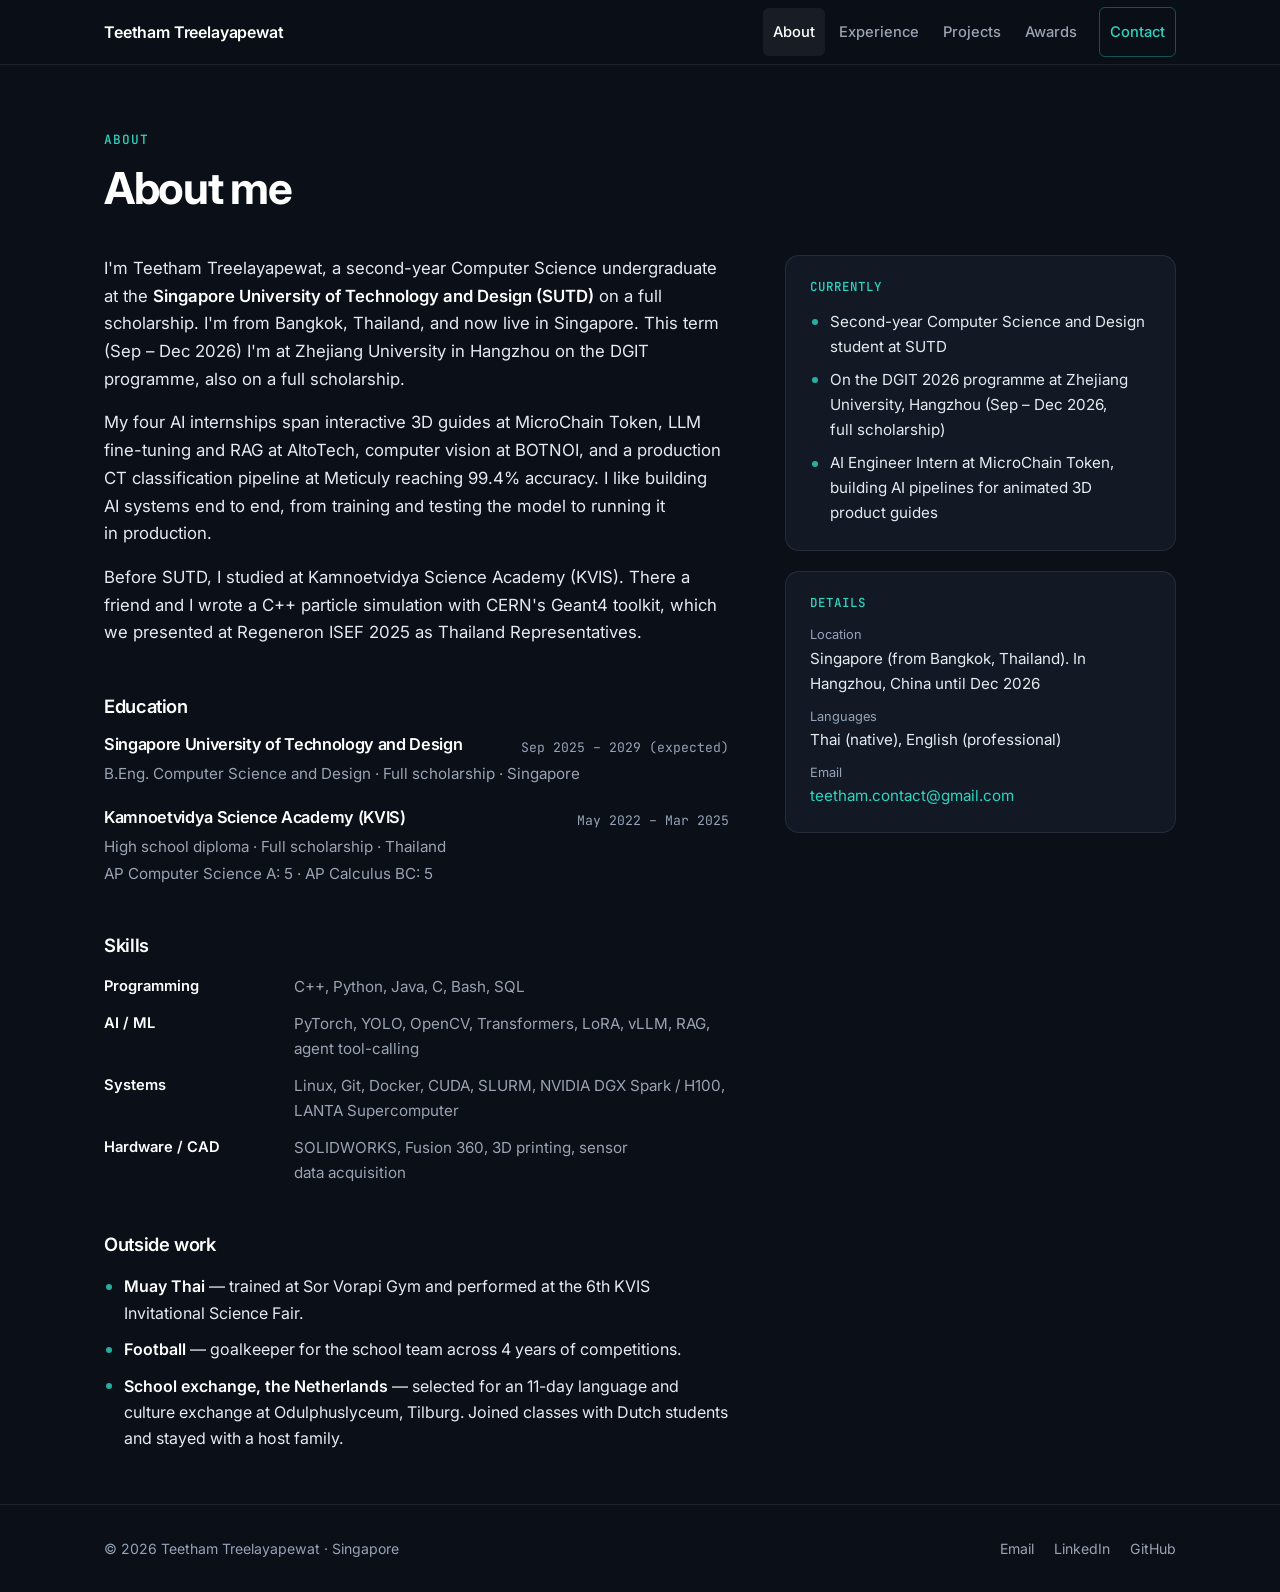
==== commit 9126b157: "Refresh public resume and remove internship-search wording" ====
--- a/about.html
+++ b/about.html
@@ -115,7 +115,6 @@
               <li>Second-year Computer Science and Design student at SUTD</li>
               <li>On the DGIT 2026 programme at Zhejiang University, Hangzhou (Sep &ndash; Dec 2026, full scholarship)</li>
               <li>AI Engineer Intern at MicroChain Token, building AI pipelines for animated 3D product guides</li>
-              <li>Looking for AI / ML engineering internships for 2027</li>
             </ul>
           </section>
 
